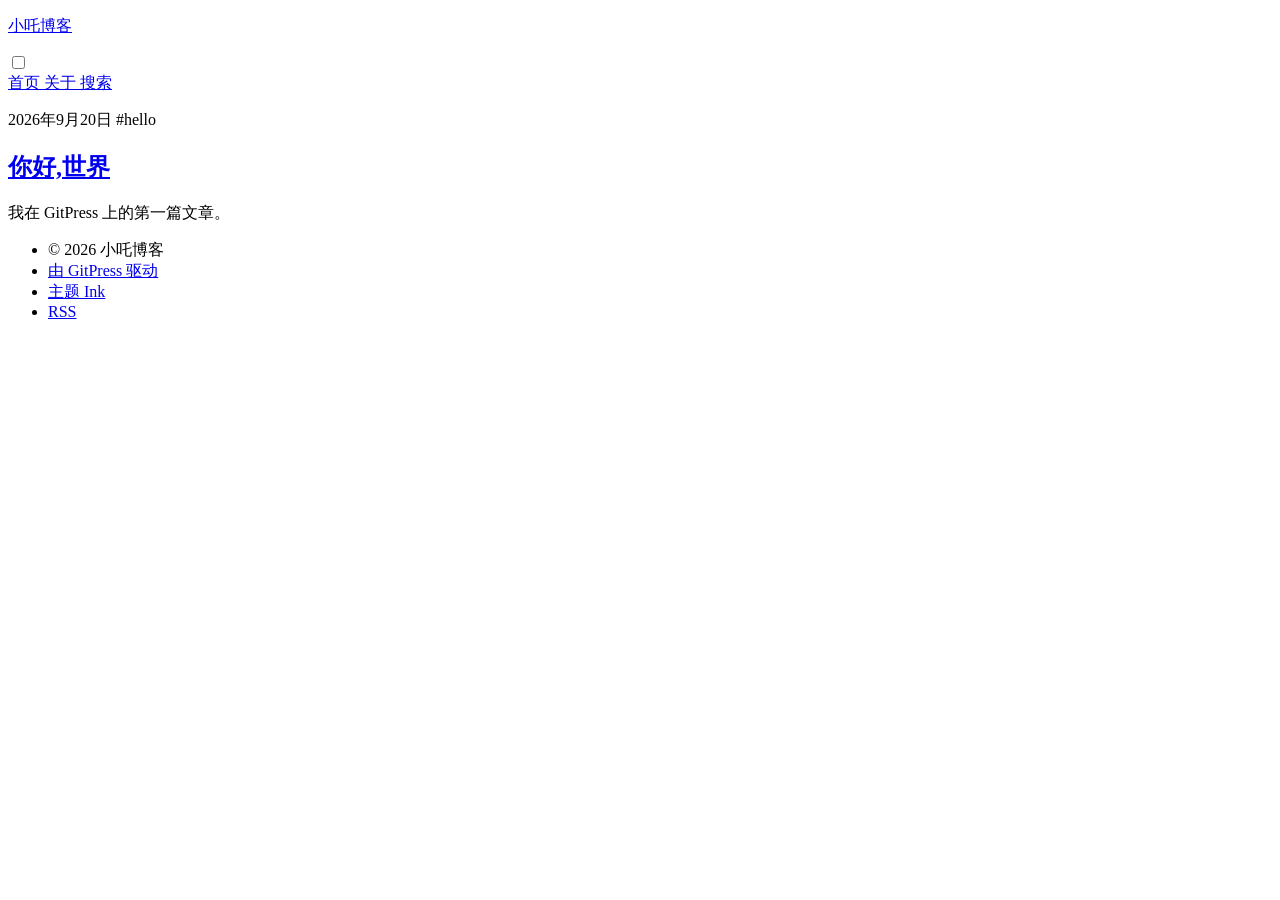
==== index.html @ cd582822 "GitPress build from 7b1bdbe5ff37" ====
<!DOCTYPE html><html lang="zh-CN" style="--accent: #f59e0b"> <head><meta charset="utf-8"><meta name="viewport" content="width=device-width, initial-scale=1"><title>小吒博客</title><meta name="description" content><meta name="generator" content="GitPress"><link rel="canonical" href="https://xiaozhaorg.github.io/gitpress/"><meta property="og:type" content="website"><meta property="og:title" content="小吒博客"><meta property="og:description" content><meta property="og:url" content="https://xiaozhaorg.github.io/gitpress/"><meta name="twitter:card" content="summary"><meta name="twitter:title" content="小吒博客"><meta name="twitter:description" content><script type="application/ld+json">{"@context":"https://schema.org","@type":"WebSite","name":"小吒博客","url":"https://xiaozhaorg.github.io/gitpress/"}</script><link rel="alternate" type="application/rss+xml" title="小吒博客" href="/gitpress/rss.xml"><link rel="stylesheet" href="/gitpress/_astro/_page_.BPtQ_mnu.css"><script id="gitpress-build-check">(function(){var BUILD_ID="7b1bdbe5ff37";var META="/gitpress/gitpress-build.json";var SW="/gitpress/sw.js";var SCOPE="/gitpress/";try{if("serviceWorker"in navigator)navigator.serviceWorker.register(SW,{scope:SCOPE});}catch(e){}fetch(META+(META.indexOf("?")>=0?"&":"?")+"t="+Date.now(),{cache:"no-store"}).then(function(r){return r.ok?r.json():null;}).then(function(meta){if(!meta||!meta.id||meta.id===BUILD_ID)return;var key="gp-bust:"+meta.id;try{if(sessionStorage.getItem(key))return;sessionStorage.setItem(key,"1");}catch(e){}if(typeof caches!=="undefined"){caches.keys().then(function(keys){return Promise.all(keys.map(function(k){return caches.delete(k);}));}).finally(function(){location.reload();});}else{location.reload();}}).catch(function(){});})();</script></head> <body> <header class="site-header" data-pagefind-ignore> <div class="site-brand">  <div class="site-brand-copy">  <p class="site-title"> <a href="/gitpress/">小吒博客</a> </p> </div> </div> <input type="checkbox" id="nav-toggle" class="nav-toggle-checkbox"> <label for="nav-toggle" class="nav-toggle-label" aria-label="Toggle menu"> <span></span><span></span><span></span> </label>  <nav class="site-nav"> <a href="/gitpress/"> 首页 </a><a href="/gitpress/about/"> 关于 </a><a href="/gitpress/search/"> 搜索 </a> </nav> </header> <main class="site-main"> <article class="post-item">  <p class="post-meta"> 2026年9月20日 <span class="tag">#hello</span> </p> <h2> <a href="/gitpress/posts/hello-world/">你好,世界</a> </h2> <p class="post-excerpt">我在 GitPress 上的第一篇文章。</p> </article>  </main> <footer class="site-footer" data-pagefind-ignore> <ul class="site-footer-list"> <li> <span>© 2026 小吒博客</span> </li><li> <a href="https://gitpress.net" target="_blank" rel="generator">  由 GitPress 驱动 </a> </li><li> <a href="https://github.com/tap6/gitpress" target="_blank" rel="noopener noreferrer">  主题 Ink </a> </li><li> <a href="/gitpress/rss.xml">  RSS </a> </li> </ul> </footer> </body></html>
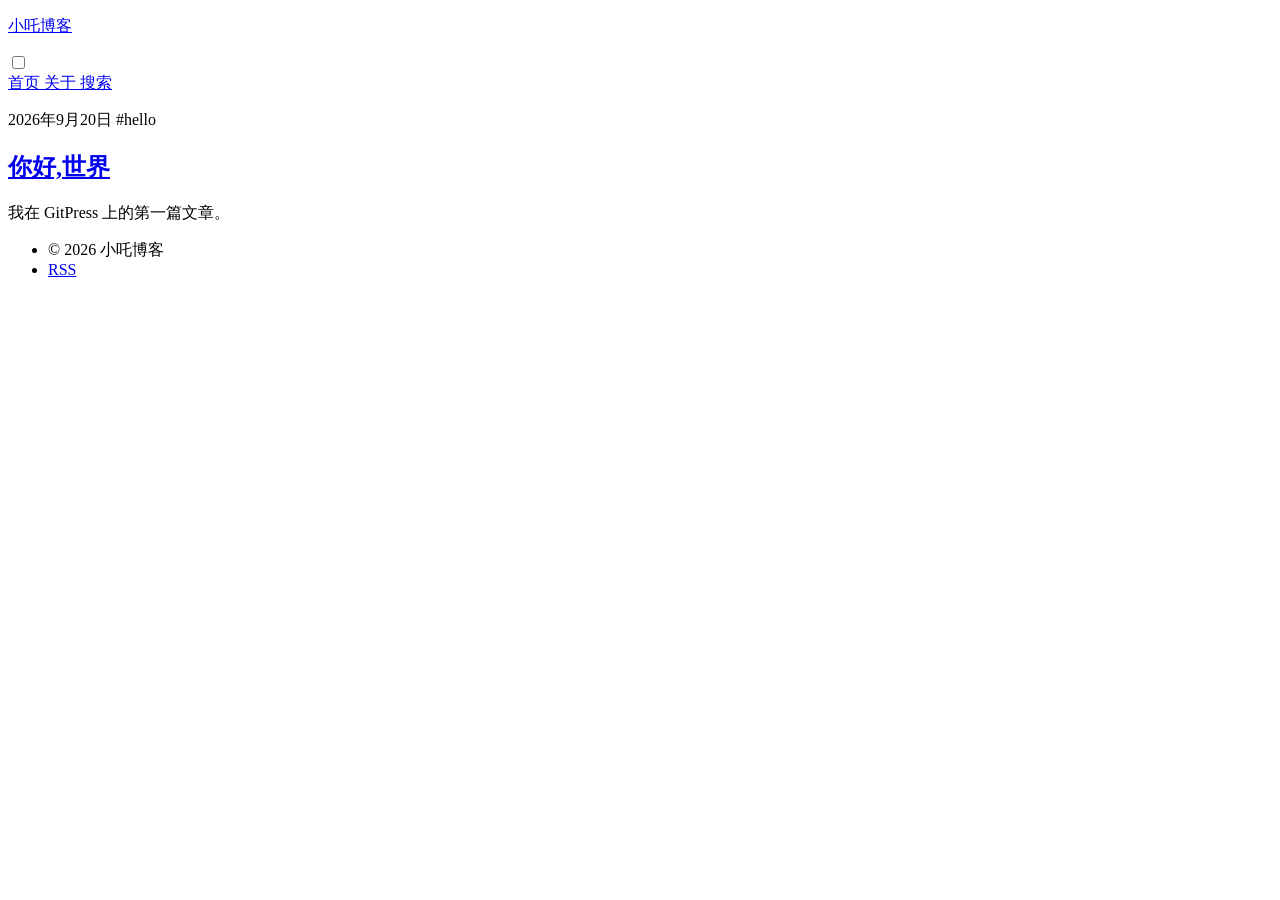
==== commit 6ed19b5a: "GitPress build from 47595261c6b8" ====
--- a/index.html
+++ b/index.html
@@ -1 +1 @@
-<!DOCTYPE html><html lang="zh-CN" style="--accent: #f59e0b"> <head><meta charset="utf-8"><meta name="viewport" content="width=device-width, initial-scale=1"><title>小吒博客</title><meta name="description" content><meta name="generator" content="GitPress"><link rel="canonical" href="https://xiaozhaorg.github.io/gitpress/"><meta property="og:type" content="website"><meta property="og:title" content="小吒博客"><meta property="og:description" content><meta property="og:url" content="https://xiaozhaorg.github.io/gitpress/"><meta name="twitter:card" content="summary"><meta name="twitter:title" content="小吒博客"><meta name="twitter:description" content><script type="application/ld+json">{"@context":"https://schema.org","@type":"WebSite","name":"小吒博客","url":"https://xiaozhaorg.github.io/gitpress/"}</script><link rel="alternate" type="application/rss+xml" title="小吒博客" href="/gitpress/rss.xml"><link rel="stylesheet" href="/gitpress/_astro/_page_.BPtQ_mnu.css"><script id="gitpress-build-check">(function(){var BUILD_ID="7b1bdbe5ff37";var META="/gitpress/gitpress-build.json";var SW="/gitpress/sw.js";var SCOPE="/gitpress/";try{if("serviceWorker"in navigator)navigator.serviceWorker.register(SW,{scope:SCOPE});}catch(e){}fetch(META+(META.indexOf("?")>=0?"&":"?")+"t="+Date.now(),{cache:"no-store"}).then(function(r){return r.ok?r.json():null;}).then(function(meta){if(!meta||!meta.id||meta.id===BUILD_ID)return;var key="gp-bust:"+meta.id;try{if(sessionStorage.getItem(key))return;sessionStorage.setItem(key,"1");}catch(e){}if(typeof caches!=="undefined"){caches.keys().then(function(keys){return Promise.all(keys.map(function(k){return caches.delete(k);}));}).finally(function(){location.reload();});}else{location.reload();}}).catch(function(){});})();</script></head> <body> <header class="site-header" data-pagefind-ignore> <div class="site-brand">  <div class="site-brand-copy">  <p class="site-title"> <a href="/gitpress/">小吒博客</a> </p> </div> </div> <input type="checkbox" id="nav-toggle" class="nav-toggle-checkbox"> <label for="nav-toggle" class="nav-toggle-label" aria-label="Toggle menu"> <span></span><span></span><span></span> </label>  <nav class="site-nav"> <a href="/gitpress/"> 首页 </a><a href="/gitpress/about/"> 关于 </a><a href="/gitpress/search/"> 搜索 </a> </nav> </header> <main class="site-main"> <article class="post-item">  <p class="post-meta"> 2026年9月20日 <span class="tag">#hello</span> </p> <h2> <a href="/gitpress/posts/hello-world/">你好,世界</a> </h2> <p class="post-excerpt">我在 GitPress 上的第一篇文章。</p> </article>  </main> <footer class="site-footer" data-pagefind-ignore> <ul class="site-footer-list"> <li> <span>© 2026 小吒博客</span> </li><li> <a href="https://gitpress.net" target="_blank" rel="generator">  由 GitPress 驱动 </a> </li><li> <a href="https://github.com/tap6/gitpress" target="_blank" rel="noopener noreferrer">  主题 Ink </a> </li><li> <a href="/gitpress/rss.xml">  RSS </a> </li> </ul> </footer> </body></html>+<!DOCTYPE html><html lang="zh-CN" style="--accent: #f59e0b"> <head><meta charset="utf-8"><meta name="viewport" content="width=device-width, initial-scale=1"><title>小吒博客</title><meta name="description" content><meta name="generator" content="GitPress"><link rel="canonical" href="https://xiaozhaorg.github.io/gitpress/"><meta property="og:type" content="website"><meta property="og:title" content="小吒博客"><meta property="og:description" content><meta property="og:url" content="https://xiaozhaorg.github.io/gitpress/"><meta name="twitter:card" content="summary"><meta name="twitter:title" content="小吒博客"><meta name="twitter:description" content><script type="application/ld+json">{"@context":"https://schema.org","@type":"WebSite","name":"小吒博客","url":"https://xiaozhaorg.github.io/gitpress/"}</script><link rel="alternate" type="application/rss+xml" title="小吒博客" href="/gitpress/rss.xml"><link rel="stylesheet" href="/gitpress/_astro/_page_.BPtQ_mnu.css"><script id="gitpress-build-check">(function(){var BUILD_ID="47595261c6b8";var META="/gitpress/gitpress-build.json";var SW="/gitpress/sw.js";var SCOPE="/gitpress/";try{if("serviceWorker"in navigator)navigator.serviceWorker.register(SW,{scope:SCOPE});}catch(e){}fetch(META+(META.indexOf("?")>=0?"&":"?")+"t="+Date.now(),{cache:"no-store"}).then(function(r){return r.ok?r.json():null;}).then(function(meta){if(!meta||!meta.id||meta.id===BUILD_ID)return;var key="gp-bust:"+meta.id;try{if(sessionStorage.getItem(key))return;sessionStorage.setItem(key,"1");}catch(e){}if(typeof caches!=="undefined"){caches.keys().then(function(keys){return Promise.all(keys.map(function(k){return caches.delete(k);}));}).finally(function(){location.reload();});}else{location.reload();}}).catch(function(){});})();</script></head> <body> <header class="site-header" data-pagefind-ignore> <div class="site-brand">  <div class="site-brand-copy">  <p class="site-title"> <a href="/gitpress/">小吒博客</a> </p> </div> </div> <input type="checkbox" id="nav-toggle" class="nav-toggle-checkbox"> <label for="nav-toggle" class="nav-toggle-label" aria-label="Toggle menu"> <span></span><span></span><span></span> </label>  <nav class="site-nav"> <a href="/gitpress/"> 首页 </a><a href="/gitpress/about/"> 关于 </a><a href="/gitpress/search/"> 搜索 </a> </nav> </header> <main class="site-main"> <article class="post-item">  <p class="post-meta"> 2026年9月20日 <span class="tag">#hello</span> </p> <h2> <a href="/gitpress/posts/hello-world/">你好,世界</a> </h2> <p class="post-excerpt">我在 GitPress 上的第一篇文章。</p> </article>  </main> <footer class="site-footer" data-pagefind-ignore> <ul class="site-footer-list"> <li> <span>© 2026 小吒博客</span> </li><li> <a href="/gitpress/rss.xml">  RSS </a> </li> </ul> </footer> </body></html>
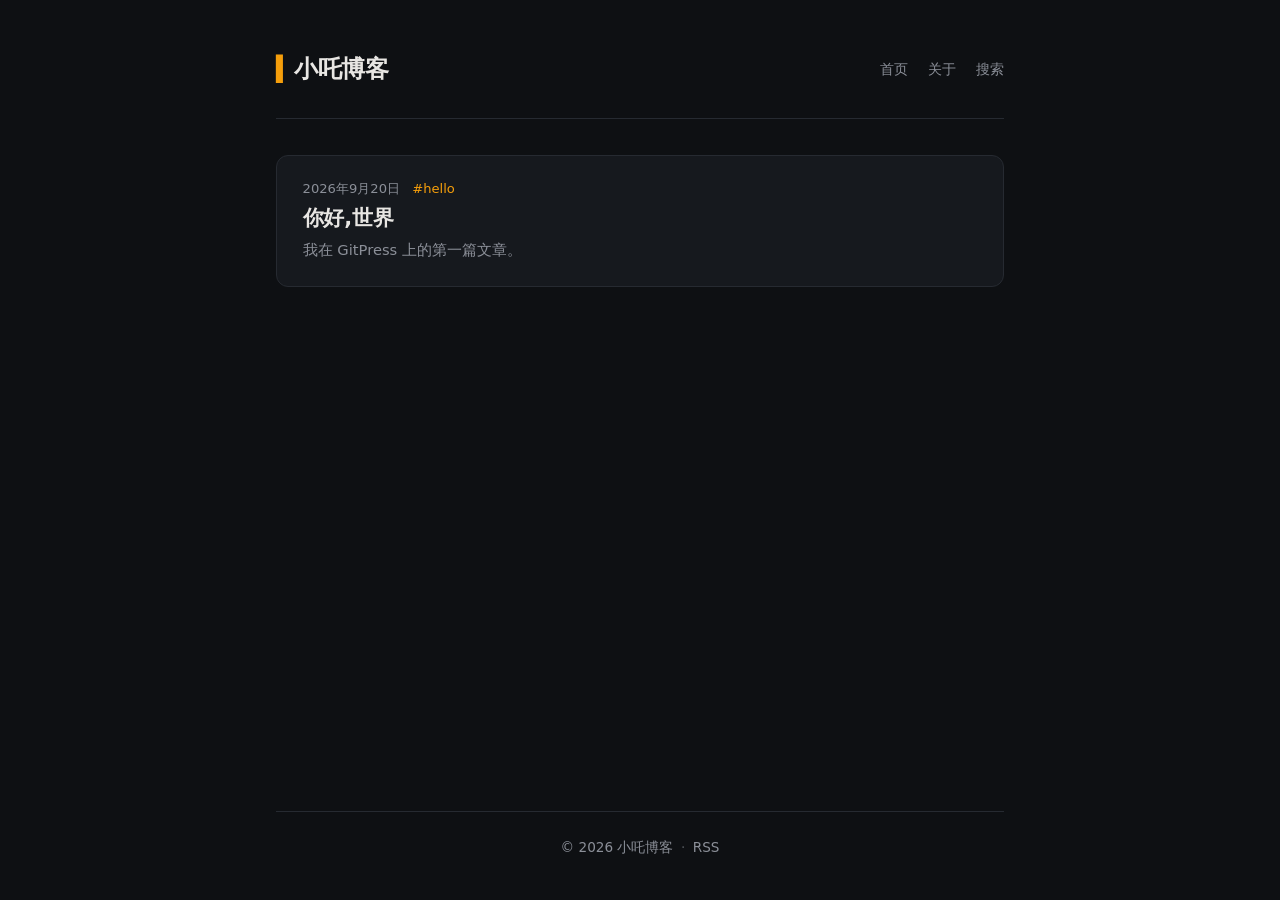
==== commit c7dba763: "GitPress build from cc920e006ee9" ====
--- a/index.html
+++ b/index.html
@@ -1 +1 @@
-<!DOCTYPE html><html lang="zh-CN" style="--accent: #f59e0b"> <head><meta charset="utf-8"><meta name="viewport" content="width=device-width, initial-scale=1"><title>小吒博客</title><meta name="description" content><meta name="generator" content="GitPress"><link rel="canonical" href="https://xiaozhaorg.github.io/gitpress/"><meta property="og:type" content="website"><meta property="og:title" content="小吒博客"><meta property="og:description" content><meta property="og:url" content="https://xiaozhaorg.github.io/gitpress/"><meta name="twitter:card" content="summary"><meta name="twitter:title" content="小吒博客"><meta name="twitter:description" content><script type="application/ld+json">{"@context":"https://schema.org","@type":"WebSite","name":"小吒博客","url":"https://xiaozhaorg.github.io/gitpress/"}</script><link rel="alternate" type="application/rss+xml" title="小吒博客" href="/gitpress/rss.xml"><link rel="stylesheet" href="/gitpress/_astro/_page_.BPtQ_mnu.css"><script id="gitpress-build-check">(function(){var BUILD_ID="47595261c6b8";var META="/gitpress/gitpress-build.json";var SW="/gitpress/sw.js";var SCOPE="/gitpress/";try{if("serviceWorker"in navigator)navigator.serviceWorker.register(SW,{scope:SCOPE});}catch(e){}fetch(META+(META.indexOf("?")>=0?"&":"?")+"t="+Date.now(),{cache:"no-store"}).then(function(r){return r.ok?r.json():null;}).then(function(meta){if(!meta||!meta.id||meta.id===BUILD_ID)return;var key="gp-bust:"+meta.id;try{if(sessionStorage.getItem(key))return;sessionStorage.setItem(key,"1");}catch(e){}if(typeof caches!=="undefined"){caches.keys().then(function(keys){return Promise.all(keys.map(function(k){return caches.delete(k);}));}).finally(function(){location.reload();});}else{location.reload();}}).catch(function(){});})();</script></head> <body> <header class="site-header" data-pagefind-ignore> <div class="site-brand">  <div class="site-brand-copy">  <p class="site-title"> <a href="/gitpress/">小吒博客</a> </p> </div> </div> <input type="checkbox" id="nav-toggle" class="nav-toggle-checkbox"> <label for="nav-toggle" class="nav-toggle-label" aria-label="Toggle menu"> <span></span><span></span><span></span> </label>  <nav class="site-nav"> <a href="/gitpress/"> 首页 </a><a href="/gitpress/about/"> 关于 </a><a href="/gitpress/search/"> 搜索 </a> </nav> </header> <main class="site-main"> <article class="post-item">  <p class="post-meta"> 2026年9月20日 <span class="tag">#hello</span> </p> <h2> <a href="/gitpress/posts/hello-world/">你好,世界</a> </h2> <p class="post-excerpt">我在 GitPress 上的第一篇文章。</p> </article>  </main> <footer class="site-footer" data-pagefind-ignore> <ul class="site-footer-list"> <li> <span>© 2026 小吒博客</span> </li><li> <a href="/gitpress/rss.xml">  RSS </a> </li> </ul> </footer> </body></html>+<!DOCTYPE html><html lang="zh-CN" style="--accent: #f59e0b"> <head><meta charset="utf-8"><meta name="viewport" content="width=device-width, initial-scale=1"><title>小吒博客</title><meta name="description" content><meta name="generator" content="GitPress"><link rel="canonical" href="https://xiaozha.eu.cc/"><meta property="og:type" content="website"><meta property="og:title" content="小吒博客"><meta property="og:description" content><meta property="og:url" content="https://xiaozha.eu.cc/"><meta name="twitter:card" content="summary"><meta name="twitter:title" content="小吒博客"><meta name="twitter:description" content><script type="application/ld+json">{"@context":"https://schema.org","@type":"WebSite","name":"小吒博客","url":"https://xiaozha.eu.cc/"}</script><link rel="alternate" type="application/rss+xml" title="小吒博客" href="/rss.xml"><link rel="stylesheet" href="/_astro/_page_.BPtQ_mnu.css"><script id="gitpress-build-check">(function(){var BUILD_ID="cc920e006ee9";var META="/gitpress-build.json";var SW="/sw.js";var SCOPE="/";try{if("serviceWorker"in navigator)navigator.serviceWorker.register(SW,{scope:SCOPE});}catch(e){}fetch(META+(META.indexOf("?")>=0?"&":"?")+"t="+Date.now(),{cache:"no-store"}).then(function(r){return r.ok?r.json():null;}).then(function(meta){if(!meta||!meta.id||meta.id===BUILD_ID)return;var key="gp-bust:"+meta.id;try{if(sessionStorage.getItem(key))return;sessionStorage.setItem(key,"1");}catch(e){}if(typeof caches!=="undefined"){caches.keys().then(function(keys){return Promise.all(keys.map(function(k){return caches.delete(k);}));}).finally(function(){location.reload();});}else{location.reload();}}).catch(function(){});})();</script></head> <body> <header class="site-header" data-pagefind-ignore> <div class="site-brand">  <div class="site-brand-copy">  <p class="site-title"> <a href="/">小吒博客</a> </p> </div> </div> <input type="checkbox" id="nav-toggle" class="nav-toggle-checkbox"> <label for="nav-toggle" class="nav-toggle-label" aria-label="Toggle menu"> <span></span><span></span><span></span> </label>  <nav class="site-nav"> <a href="/"> 首页 </a><a href="/about/"> 关于 </a><a href="/search/"> 搜索 </a> </nav> </header> <main class="site-main"> <article class="post-item">  <p class="post-meta"> 2026年9月20日 <span class="tag">#hello</span> </p> <h2> <a href="/posts/hello-world/">你好,世界</a> </h2> <p class="post-excerpt">我在 GitPress 上的第一篇文章。</p> </article>  </main> <footer class="site-footer" data-pagefind-ignore> <ul class="site-footer-list"> <li> <span>© 2026 小吒博客</span> </li><li> <a href="/rss.xml">  RSS </a> </li> </ul> </footer> </body></html>
--- a/_astro/_page_.BPtQ_mnu.css
+++ b/_astro/_page_.BPtQ_mnu.css
@@ -0,0 +1 @@
+:root{--bg: #0e1013;--panel: #16191e;--text: #e8e6e3;--muted: #8b8f98;--rule: #262a31;--accent: #f59e0b}*{box-sizing:border-box}html{background:var(--bg);color:var(--text);font-family:ui-sans-serif,system-ui,-apple-system,PingFang SC,Noto Sans SC,sans-serif;font-size:16px;line-height:1.75}body{margin:0 auto;max-width:48rem;padding:0 1.25rem;min-height:100vh;display:flex;flex-direction:column}a{color:var(--accent);text-decoration:none}a:hover{text-decoration:underline}.site-header{position:relative;padding:3rem 0 1.75rem;border-bottom:1px solid var(--rule);display:flex;align-items:center;justify-content:space-between;flex-wrap:wrap;gap:1rem}.site-brand{display:flex;align-items:center;gap:.75rem;min-width:0}.site-brand-copy{display:flex;flex-direction:column;gap:.15rem;min-width:0}.site-logo-link{text-decoration:none}.site-logo{display:block;max-height:2.5rem;max-width:10rem;width:auto;height:auto;object-fit:contain}.site-avatar{width:2.75rem;height:2.75rem;border-radius:50%;object-fit:cover;flex-shrink:0}.site-title{margin:0;font-size:1.5rem;font-weight:800;letter-spacing:-.02em}.site-title a{color:var(--text)}.site-title a:before{content:"▍";color:var(--accent)}.site-tagline{margin:0;color:var(--muted);font-style:italic;flex-basis:100%;order:2}.site-nav{display:flex;gap:1.25rem;font-size:.88rem;order:3}.site-nav a{color:var(--muted)}.site-nav a:hover{color:var(--accent);text-decoration:none}.nav-toggle-checkbox{position:absolute;opacity:0;pointer-events:none}.nav-toggle-label{display:none;flex-direction:column;gap:4px;padding:.5rem;cursor:pointer;order:1}.nav-toggle-label span{display:block;width:1.35rem;height:2px;background:var(--text)}@media(max-width:640px){.nav-toggle-label{display:flex}.site-nav{flex-basis:100%;max-height:0;overflow:hidden;flex-direction:column;gap:.85rem;transition:max-height .2s ease}.nav-toggle-checkbox:checked~.site-nav{max-height:30rem;margin-top:.5rem}}.site-main{flex:1;padding:2.25rem 0}.site-footer{border-top:1px solid var(--rule);padding:1.5rem 0 2.5rem;color:var(--muted);font-size:.85rem}.site-footer a{color:var(--muted)}.site-footer-list{list-style:none;margin:0;padding:0;display:flex;flex-wrap:wrap;justify-content:center;align-items:center;row-gap:.35rem}.site-footer-list li{display:inline-flex;align-items:center}.site-footer-list li:not(:last-child):after{content:"·";margin:0 .55em;opacity:.55}.site-footer-gongan{display:inline-flex;align-items:center}.site-footer-gongan img{display:block;width:15px;height:16px;margin-right:.3em;flex-shrink:0}.post-item{background:var(--panel);border:1px solid var(--rule);border-radius:12px;padding:1.4rem 1.6rem;margin-bottom:1.1rem;transition:border-color .15s ease}.post-item:hover{border-color:var(--accent)}.post-item h2{margin:.15rem 0 .35rem;font-size:1.3rem;line-height:1.35;letter-spacing:-.01em}.post-item h2 a{color:var(--text)}.post-item h2 a:hover{color:var(--accent);text-decoration:none}.post-card-cover{width:calc(100% + 3.2rem);margin:-1.4rem -1.6rem 1.1rem;border-radius:12px 12px 0 0;aspect-ratio:21 / 9;object-fit:cover}.post-meta{color:var(--muted);font-size:.82rem;margin:0;font-variant-numeric:tabular-nums}.post-meta .tag{color:var(--accent);margin-left:.5rem}.post-excerpt{margin:.3rem 0 0;color:var(--muted);font-size:.92rem}.article-header{margin-bottom:2rem}.article-header h1{font-size:1.9rem;line-height:1.3;letter-spacing:-.02em;margin:.4rem 0 0}.article-cover{width:100%;border-radius:12px;margin:1.5rem 0}.prose img{max-width:100%;height:auto;border-radius:10px}.prose h2,.prose h3{line-height:1.4;margin-top:2em;letter-spacing:-.01em}.prose blockquote{margin:1.4em 0;padding:.1em 1.2em;border-left:3px solid var(--accent);color:var(--muted)}.prose pre{padding:1rem 1.2rem;border-radius:10px;overflow-x:auto;font-size:.84rem;line-height:1.65;border:1px solid var(--rule)}.prose code{font-family:ui-monospace,SFMono-Regular,Menlo,monospace;font-size:.9em}.prose :not(pre)>code{background:var(--panel);border:1px solid var(--rule);padding:.12em .4em;border-radius:5px}.prose hr{border:none;border-top:1px solid var(--rule);margin:2.5em 0}.comments{margin-top:2.5rem;color:var(--text);color-scheme:dark}.search-fallback{margin-top:.75rem;color:var(--muted);font-size:.9rem}.tag-list{margin-top:2rem;display:flex;flex-wrap:wrap;gap:.5rem}.tag-list a{font-size:.82rem;background:var(--panel);border:1px solid var(--rule);border-radius:999px;padding:.18rem .8rem;color:var(--muted)}.tag-list a:hover{color:var(--accent);border-color:var(--accent);text-decoration:none}.page-heading{font-size:1.6rem;letter-spacing:-.02em;margin:0 0 1.5rem}.pagination{margin-top:2rem;padding-top:1.25rem;border-top:1px solid var(--rule);display:flex;align-items:center;justify-content:space-between;font-size:.88rem}.pagination-status{color:var(--muted)}.pagination-disabled{color:var(--rule)}
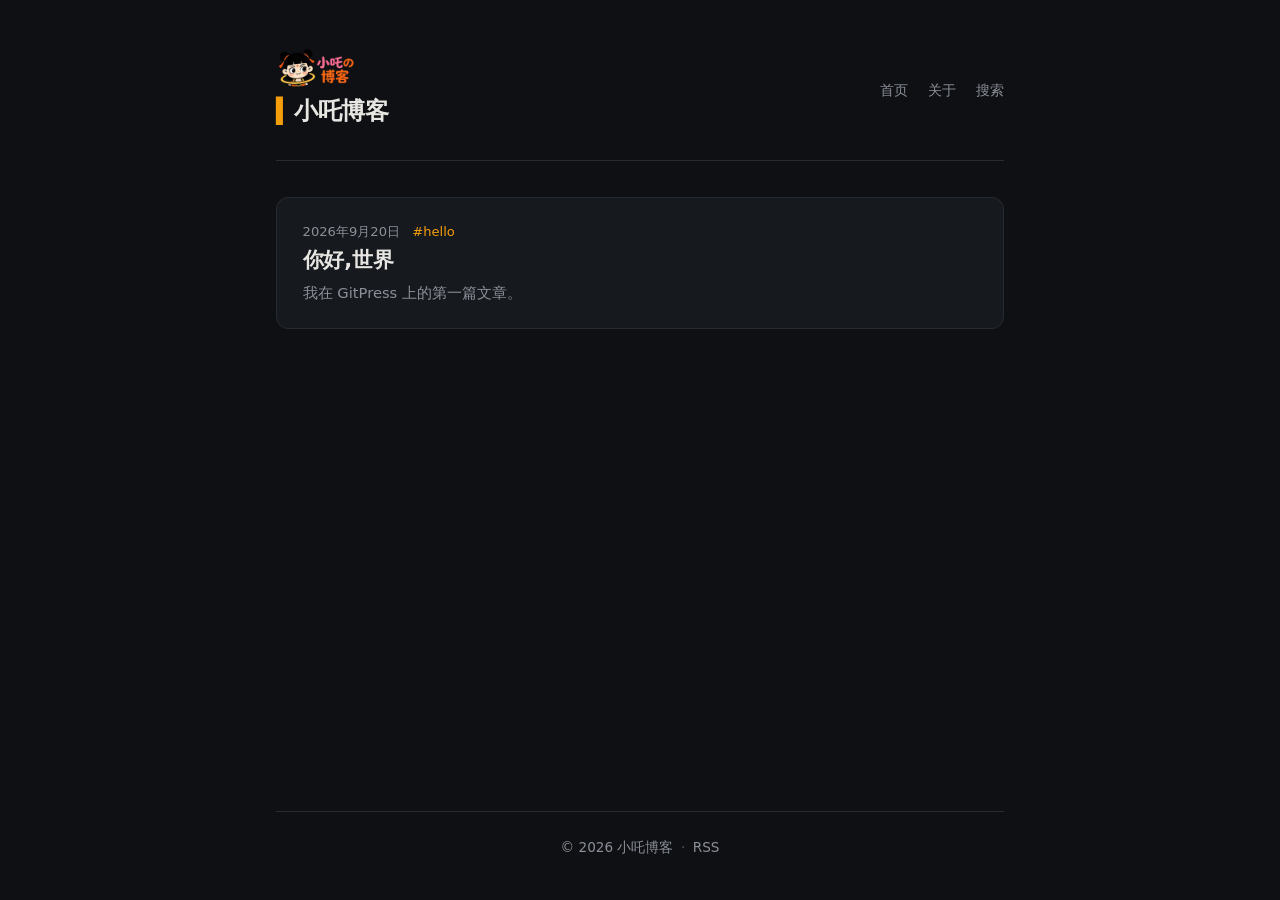
==== commit f72aa9a0: "GitPress build from 8b4a094c3186" ====
--- a/index.html
+++ b/index.html
@@ -1 +1 @@
-<!DOCTYPE html><html lang="zh-CN" style="--accent: #f59e0b"> <head><meta charset="utf-8"><meta name="viewport" content="width=device-width, initial-scale=1"><title>小吒博客</title><meta name="description" content><meta name="generator" content="GitPress"><link rel="canonical" href="https://xiaozha.eu.cc/"><meta property="og:type" content="website"><meta property="og:title" content="小吒博客"><meta property="og:description" content><meta property="og:url" content="https://xiaozha.eu.cc/"><meta name="twitter:card" content="summary"><meta name="twitter:title" content="小吒博客"><meta name="twitter:description" content><script type="application/ld+json">{"@context":"https://schema.org","@type":"WebSite","name":"小吒博客","url":"https://xiaozha.eu.cc/"}</script><link rel="alternate" type="application/rss+xml" title="小吒博客" href="/rss.xml"><link rel="stylesheet" href="/_astro/_page_.BPtQ_mnu.css"><script id="gitpress-build-check">(function(){var BUILD_ID="cc920e006ee9";var META="/gitpress-build.json";var SW="/sw.js";var SCOPE="/";try{if("serviceWorker"in navigator)navigator.serviceWorker.register(SW,{scope:SCOPE});}catch(e){}fetch(META+(META.indexOf("?")>=0?"&":"?")+"t="+Date.now(),{cache:"no-store"}).then(function(r){return r.ok?r.json():null;}).then(function(meta){if(!meta||!meta.id||meta.id===BUILD_ID)return;var key="gp-bust:"+meta.id;try{if(sessionStorage.getItem(key))return;sessionStorage.setItem(key,"1");}catch(e){}if(typeof caches!=="undefined"){caches.keys().then(function(keys){return Promise.all(keys.map(function(k){return caches.delete(k);}));}).finally(function(){location.reload();});}else{location.reload();}}).catch(function(){});})();</script></head> <body> <header class="site-header" data-pagefind-ignore> <div class="site-brand">  <div class="site-brand-copy">  <p class="site-title"> <a href="/">小吒博客</a> </p> </div> </div> <input type="checkbox" id="nav-toggle" class="nav-toggle-checkbox"> <label for="nav-toggle" class="nav-toggle-label" aria-label="Toggle menu"> <span></span><span></span><span></span> </label>  <nav class="site-nav"> <a href="/"> 首页 </a><a href="/about/"> 关于 </a><a href="/search/"> 搜索 </a> </nav> </header> <main class="site-main"> <article class="post-item">  <p class="post-meta"> 2026年9月20日 <span class="tag">#hello</span> </p> <h2> <a href="/posts/hello-world/">你好,世界</a> </h2> <p class="post-excerpt">我在 GitPress 上的第一篇文章。</p> </article>  </main> <footer class="site-footer" data-pagefind-ignore> <ul class="site-footer-list"> <li> <span>© 2026 小吒博客</span> </li><li> <a href="/rss.xml">  RSS </a> </li> </ul> </footer> </body></html>+<!DOCTYPE html><html lang="zh-CN" style="--accent: #f59e0b"> <head><meta charset="utf-8"><meta name="viewport" content="width=device-width, initial-scale=1"><title>小吒博客</title><meta name="description" content><meta name="generator" content="GitPress"><link rel="canonical" href="https://xiaozha.eu.cc/"><meta property="og:type" content="website"><meta property="og:title" content="小吒博客"><meta property="og:description" content><meta property="og:url" content="https://xiaozha.eu.cc/"><meta property="og:image" content="https://xiaozha.eu.cc/media/site-logo-mu9izae6-6yzg1s.webp"><meta name="twitter:card" content="summary_large_image"><meta name="twitter:title" content="小吒博客"><meta name="twitter:description" content><script type="application/ld+json">{"@context":"https://schema.org","@type":"WebSite","name":"小吒博客","url":"https://xiaozha.eu.cc/"}</script><link rel="alternate" type="application/rss+xml" title="小吒博客" href="/rss.xml"><link rel="icon" href="/media/site-logo-mu9izae6-6yzg1s.webp"><link rel="stylesheet" href="/_astro/_page_.BPtQ_mnu.css"><script id="gitpress-build-check">(function(){var BUILD_ID="8b4a094c3186";var META="/gitpress-build.json";var SW="/sw.js";var SCOPE="/";try{if("serviceWorker"in navigator)navigator.serviceWorker.register(SW,{scope:SCOPE});}catch(e){}fetch(META+(META.indexOf("?")>=0?"&":"?")+"t="+Date.now(),{cache:"no-store"}).then(function(r){return r.ok?r.json():null;}).then(function(meta){if(!meta||!meta.id||meta.id===BUILD_ID)return;var key="gp-bust:"+meta.id;try{if(sessionStorage.getItem(key))return;sessionStorage.setItem(key,"1");}catch(e){}if(typeof caches!=="undefined"){caches.keys().then(function(keys){return Promise.all(keys.map(function(k){return caches.delete(k);}));}).finally(function(){location.reload();});}else{location.reload();}}).catch(function(){});})();</script></head> <body> <header class="site-header" data-pagefind-ignore> <div class="site-brand">  <div class="site-brand-copy"> <a href="/" class="site-logo-link"> <img class="site-logo" src="/media/site-logo-mu9izae6-6yzg1s.webp" alt> </a> <p class="site-title"> <a href="/">小吒博客</a> </p> </div> </div> <input type="checkbox" id="nav-toggle" class="nav-toggle-checkbox"> <label for="nav-toggle" class="nav-toggle-label" aria-label="Toggle menu"> <span></span><span></span><span></span> </label>  <nav class="site-nav"> <a href="/"> 首页 </a><a href="/about/"> 关于 </a><a href="/search/"> 搜索 </a> </nav> </header> <main class="site-main"> <article class="post-item">  <p class="post-meta"> 2026年9月20日 <span class="tag">#hello</span> </p> <h2> <a href="/posts/hello-world/">你好,世界</a> </h2> <p class="post-excerpt">我在 GitPress 上的第一篇文章。</p> </article>  </main> <footer class="site-footer" data-pagefind-ignore> <ul class="site-footer-list"> <li> <span>© 2026 小吒博客</span> </li><li> <a href="/rss.xml">  RSS </a> </li> </ul> </footer> </body></html>
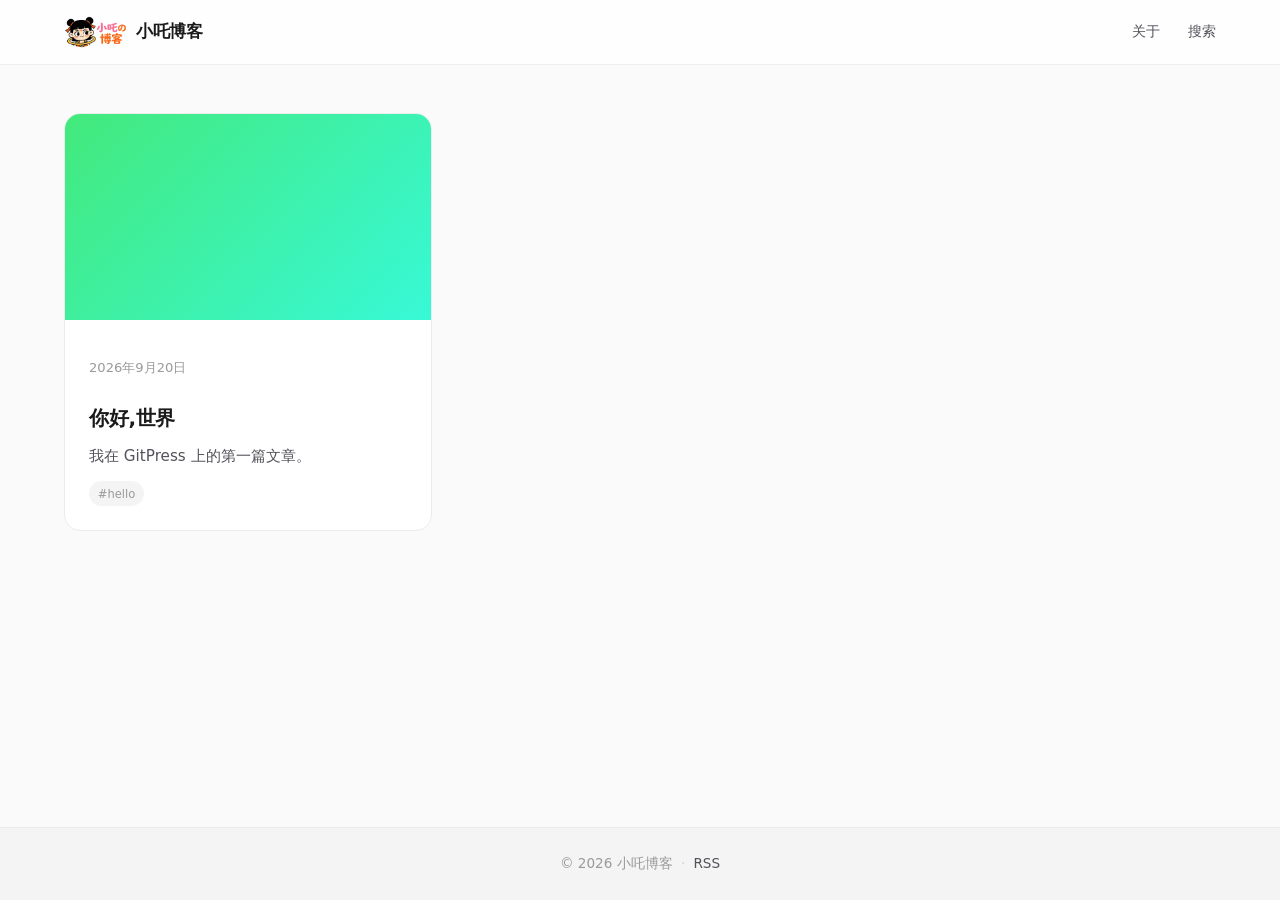
==== commit 6c90eace: "GitPress build from 16e9df0b111e" ====
--- a/index.html
+++ b/index.html
@@ -1 +1,2 @@
-<!DOCTYPE html><html lang="zh-CN" style="--accent: #f59e0b"> <head><meta charset="utf-8"><meta name="viewport" content="width=device-width, initial-scale=1"><title>小吒博客</title><meta name="description" content><meta name="generator" content="GitPress"><link rel="canonical" href="https://xiaozha.eu.cc/"><meta property="og:type" content="website"><meta property="og:title" content="小吒博客"><meta property="og:description" content><meta property="og:url" content="https://xiaozha.eu.cc/"><meta property="og:image" content="https://xiaozha.eu.cc/media/site-logo-mu9izae6-6yzg1s.webp"><meta name="twitter:card" content="summary_large_image"><meta name="twitter:title" content="小吒博客"><meta name="twitter:description" content><script type="application/ld+json">{"@context":"https://schema.org","@type":"WebSite","name":"小吒博客","url":"https://xiaozha.eu.cc/"}</script><link rel="alternate" type="application/rss+xml" title="小吒博客" href="/rss.xml"><link rel="icon" href="/media/site-logo-mu9izae6-6yzg1s.webp"><link rel="stylesheet" href="/_astro/_page_.BPtQ_mnu.css"><script id="gitpress-build-check">(function(){var BUILD_ID="8b4a094c3186";var META="/gitpress-build.json";var SW="/sw.js";var SCOPE="/";try{if("serviceWorker"in navigator)navigator.serviceWorker.register(SW,{scope:SCOPE});}catch(e){}fetch(META+(META.indexOf("?")>=0?"&":"?")+"t="+Date.now(),{cache:"no-store"}).then(function(r){return r.ok?r.json():null;}).then(function(meta){if(!meta||!meta.id||meta.id===BUILD_ID)return;var key="gp-bust:"+meta.id;try{if(sessionStorage.getItem(key))return;sessionStorage.setItem(key,"1");}catch(e){}if(typeof caches!=="undefined"){caches.keys().then(function(keys){return Promise.all(keys.map(function(k){return caches.delete(k);}));}).finally(function(){location.reload();});}else{location.reload();}}).catch(function(){});})();</script></head> <body> <header class="site-header" data-pagefind-ignore> <div class="site-brand">  <div class="site-brand-copy"> <a href="/" class="site-logo-link"> <img class="site-logo" src="/media/site-logo-mu9izae6-6yzg1s.webp" alt> </a> <p class="site-title"> <a href="/">小吒博客</a> </p> </div> </div> <input type="checkbox" id="nav-toggle" class="nav-toggle-checkbox"> <label for="nav-toggle" class="nav-toggle-label" aria-label="Toggle menu"> <span></span><span></span><span></span> </label>  <nav class="site-nav"> <a href="/"> 首页 </a><a href="/about/"> 关于 </a><a href="/search/"> 搜索 </a> </nav> </header> <main class="site-main"> <article class="post-item">  <p class="post-meta"> 2026年9月20日 <span class="tag">#hello</span> </p> <h2> <a href="/posts/hello-world/">你好,世界</a> </h2> <p class="post-excerpt">我在 GitPress 上的第一篇文章。</p> </article>  </main> <footer class="site-footer" data-pagefind-ignore> <ul class="site-footer-list"> <li> <span>© 2026 小吒博客</span> </li><li> <a href="/rss.xml">  RSS </a> </li> </ul> </footer> </body></html>+<!DOCTYPE html><html lang="zh-CN" data-theme="auto" style="--accent: #e11d48"> <head><meta charset="utf-8"><meta name="viewport" content="width=device-width, initial-scale=1"><title>小吒博客</title><meta name="description" content><meta name="generator" content="GitPress"><link rel="canonical" href="https://xiaozha.eu.cc/"><!-- Open Graph --><meta property="og:type" content="website"><meta property="og:title" content="小吒博客"><meta property="og:description" content><meta property="og:url" content="https://xiaozha.eu.cc/"><meta property="og:image" content="https://xiaozha.eu.cc/media/site-logo-mu9izae6-6yzg1s.webp"><!-- Twitter Card --><meta name="twitter:card" content="summary_large_image"><meta name="twitter:title" content="小吒博客"><meta name="twitter:description" content><script type="application/ld+json">{"@context":"https://schema.org","@type":"WebSite","name":"小吒博客","url":"https://xiaozha.eu.cc/"}</script><link rel="alternate" type="application/rss+xml" title="小吒博客" href="/rss.xml"><link rel="icon" href="/media/site-logo-mu9izae6-6yzg1s.webp"><link rel="stylesheet" href="/_astro/_page_.C_PxYLDm.css"><script id="gitpress-build-check">(function(){var BUILD_ID="16e9df0b111e";var META="/gitpress-build.json";var SW="/sw.js";var SCOPE="/";try{if("serviceWorker"in navigator)navigator.serviceWorker.register(SW,{scope:SCOPE});}catch(e){}fetch(META+(META.indexOf("?")>=0?"&":"?")+"t="+Date.now(),{cache:"no-store"}).then(function(r){return r.ok?r.json():null;}).then(function(meta){if(!meta||!meta.id||meta.id===BUILD_ID)return;var key="gp-bust:"+meta.id;try{if(sessionStorage.getItem(key))return;sessionStorage.setItem(key,"1");}catch(e){}if(typeof caches!=="undefined"){caches.keys().then(function(keys){return Promise.all(keys.map(function(k){return caches.delete(k);}));}).finally(function(){location.reload();});}else{location.reload();}}).catch(function(){});})();</script></head> <body> <header class="site-header" data-pagefind-ignore> <div class="header-inner"> <div class="site-brand">  <div> <div style="display:flex; align-items:center; gap:0.5rem;"> <a href="/"> <img class="site-logo" src="/media/site-logo-mu9izae6-6yzg1s.webp" alt> </a> <p class="site-title"> <a href="/">小吒博客</a> </p> </div>  </div> </div> <input type="checkbox" id="nav-toggle" class="nav-toggle-checkbox"> <label for="nav-toggle" class="nav-toggle-label" aria-label="Toggle menu"> <span></span><span></span><span></span> </label> <nav class="site-nav"> <a href="/about/"> 关于 </a><a href="/search/"> 搜索 </a> </nav> </div> </header> <main class="site-main"> <div class="post-grid cols-3"> <article class="post-card"> <div class="post-card-placeholder gradient-4"></div> <div class="post-card-body"> <p class="post-meta">2026年9月20日</p> <h2 class="post-card-title"> <a href="/posts/hello-world/">你好,世界</a> </h2> <p class="post-excerpt">我在 GitPress 上的第一篇文章。</p> <div style="display:flex; flex-wrap:wrap; gap:0.4rem; margin-top:auto;"> <a href="/tags/hello/" style="font-size:0.72rem; padding:0.15rem 0.55rem; background:var(--bg-subtle); border-radius:999px; color:var(--muted);">
+#hello </a> </div> </div> </article> </div>  </main> <footer class="site-footer" data-pagefind-ignore> <div class="site-footer-inner"> <ul class="site-footer-list"> <li> <span>© 2026 小吒博客</span> </li><li> <a href="/rss.xml">  RSS </a> </li> </ul> </div> </footer> </body></html>
--- a/_astro/_page_.C_PxYLDm.css
+++ b/_astro/_page_.C_PxYLDm.css
@@ -0,0 +1 @@
+:root{--bg: #fafafa;--bg-subtle: #f4f4f5;--panel: #ffffff;--text: #1a1a1a;--text-subtle: #52525b;--muted: #9a9a9a;--rule: #ececec;--rule-strong: #d4d4d8;--accent: #e11d48;--accent-hover: #be123c;--card-shadow: 0 1px 3px rgba(0,0,0,.04), 0 4px 12px rgba(0,0,0,.03);--card-shadow-hover: 0 4px 12px rgba(0,0,0,.08), 0 12px 32px rgba(0,0,0,.06);--glass-bg: rgba(255, 255, 255, .72);--glass-border: rgba(0, 0, 0, .06);--code-bg: #f4f4f5;--inline-code-bg: #f4f4f5;--inline-code-text: #dc2626}@media(prefers-color-scheme:dark){[data-theme=auto]{--bg: #0f0f10;--bg-subtle: #16161a;--panel: #1b1b1f;--text: #e8e8ea;--text-subtle: #a1a1aa;--muted: #71717a;--rule: #2c2c33;--rule-strong: #3f3f46;--accent: #fb7185;--accent-hover: #f43f5e;--card-shadow: 0 1px 3px rgba(0,0,0,.3), 0 4px 12px rgba(0,0,0,.25);--card-shadow-hover: 0 4px 16px rgba(0,0,0,.4), 0 12px 40px rgba(0,0,0,.3);--glass-bg: rgba(15, 15, 16, .75);--glass-border: rgba(255, 255, 255, .08);--code-bg: #16161a;--inline-code-bg: #27272a;--inline-code-text: #fb7185}}[data-theme=dark]{--bg: #0f0f10;--bg-subtle: #16161a;--panel: #1b1b1f;--text: #e8e8ea;--text-subtle: #a1a1aa;--muted: #71717a;--rule: #2c2c33;--rule-strong: #3f3f46;--accent: #fb7185;--accent-hover: #f43f5e;--card-shadow: 0 1px 3px rgba(0,0,0,.3), 0 4px 12px rgba(0,0,0,.25);--card-shadow-hover: 0 4px 16px rgba(0,0,0,.4), 0 12px 40px rgba(0,0,0,.3);--glass-bg: rgba(15, 15, 16, .75);--glass-border: rgba(255, 255, 255, .08);--code-bg: #16161a;--inline-code-bg: #27272a;--inline-code-text: #fb7185}*{box-sizing:border-box}html{background:var(--bg);color:var(--text);font-family:ui-sans-serif,system-ui,-apple-system,PingFang SC,Noto Sans SC,Helvetica Neue,Arial,sans-serif;font-size:16px;line-height:1.75;-webkit-font-smoothing:antialiased;-moz-osx-font-smoothing:grayscale;scroll-behavior:smooth}body{margin:0;min-height:100vh;display:flex;flex-direction:column}a{color:var(--accent);text-decoration:none;transition:color .15s ease}a:hover{color:var(--accent-hover)}.site-header{position:sticky;top:0;z-index:100;background:var(--glass-bg);backdrop-filter:saturate(180%) blur(14px);-webkit-backdrop-filter:saturate(180%) blur(14px);border-bottom:1px solid var(--glass-border);transition:background .2s ease}.header-inner{max-width:1200px;margin:0 auto;padding:0 1.5rem;height:64px;display:flex;align-items:center;justify-content:space-between;gap:1.5rem}.site-brand{display:flex;align-items:center;gap:.75rem;min-width:0;flex-shrink:0}.site-brand a{text-decoration:none;color:inherit}.site-logo{display:block;max-height:32px;width:auto}.site-avatar{width:36px;height:36px;border-radius:50%;object-fit:cover;flex-shrink:0;border:2px solid var(--panel);box-shadow:0 1px 4px #0000001a}.site-title{margin:0;font-size:1.05rem;font-weight:700;letter-spacing:-.015em;white-space:nowrap;overflow:hidden;text-overflow:ellipsis}.site-title a{color:var(--text)}.site-title a:hover{color:var(--accent)}.site-tagline{margin:0;font-size:.75rem;color:var(--muted);white-space:nowrap}.site-nav{display:flex;align-items:center;gap:1.75rem;font-size:.9rem;overflow-x:auto;scrollbar-width:none;flex:1;justify-content:flex-end}.site-nav::-webkit-scrollbar{display:none}.site-nav a{color:var(--text-subtle);font-weight:500;position:relative;padding:.25rem 0;white-space:nowrap}.site-nav a:hover{color:var(--accent)}.site-nav a:after{content:"";position:absolute;bottom:-4px;left:0;width:0;height:2px;background:var(--accent);transition:width .2s ease}.site-nav a:hover:after{width:100%}.nav-toggle-checkbox{position:absolute;opacity:0;pointer-events:none}.nav-toggle-label{display:none;flex-direction:column;gap:5px;padding:.5rem;cursor:pointer;z-index:101}.nav-toggle-label span{display:block;width:22px;height:2px;background:var(--text);border-radius:2px;transition:transform .25s ease,opacity .2s ease}@media(max-width:720px){.nav-toggle-label{display:flex}.site-nav{position:absolute;top:64px;left:0;right:0;background:var(--glass-bg);backdrop-filter:saturate(180%) blur(14px);-webkit-backdrop-filter:saturate(180%) blur(14px);flex-direction:column;align-items:stretch;gap:0;padding:0;max-height:0;overflow:hidden;border-bottom:1px solid var(--glass-border);transition:max-height .3s ease}.site-nav a{padding:1rem 1.5rem;border-bottom:1px solid var(--rule)}.site-nav a:after{display:none}.nav-toggle-checkbox:checked~.site-nav{max-height:24rem}}.site-main{flex:1;max-width:1200px;margin:0 auto;padding:3rem 1.5rem 4rem;width:100%}.post-grid{display:grid;gap:1.5rem}.post-card{background:var(--panel);border:1px solid var(--rule);border-radius:16px;overflow:hidden;transition:transform .25s ease,box-shadow .25s ease,border-color .25s ease;display:flex;flex-direction:column}.post-card:hover{transform:translateY(-2px);box-shadow:var(--card-shadow-hover);border-color:var(--rule-strong)}.post-card-cover{width:100%;aspect-ratio:16 / 9;overflow:hidden;position:relative;background:var(--bg-subtle);flex-shrink:0}.post-card-cover img{width:100%;height:100%;object-fit:cover;transition:transform .4s ease}.post-card:hover .post-card-cover img{transform:scale(1.04)}.post-card-placeholder{width:100%;aspect-ratio:16 / 9;flex-shrink:0}.post-card-body{padding:1.5rem;display:flex;flex-direction:column;flex:1;gap:.75rem}.post-meta{color:var(--muted);font-size:.82rem;font-variant-numeric:tabular-nums;display:flex;align-items:center;gap:.5rem}.post-card-title{margin:0;font-size:1.25rem;font-weight:700;line-height:1.35;letter-spacing:-.015em}.post-card-title a{color:var(--text)}.post-card-title a:hover{color:var(--accent)}.post-excerpt{margin:0;color:var(--text-subtle);font-size:.95rem;line-height:1.65}@media(min-width:768px)and (max-width:1024px){.post-grid.cols-2{grid-template-columns:repeat(2,1fr)}}@media(min-width:1024px){.post-grid.cols-3{grid-template-columns:repeat(3,1fr)}.post-grid.cols-2{grid-template-columns:repeat(2,1fr)}}.post-list-item{background:var(--panel);border:1px solid var(--rule);border-radius:12px;padding:1.25rem 1.5rem;display:flex;flex-direction:column;gap:.35rem;transition:border-color .2s ease,background .2s ease}.post-list-item:hover{border-color:var(--accent)}.post-list-item h2{margin:0;font-size:1.05rem;font-weight:600;display:inline}.post-list-item h2 a{color:var(--text)}.post-list-item h2 a:hover{color:var(--accent)}.article-wrapper{max-width:720px;margin:0 auto}.article-header{margin-bottom:2.5rem}.article-header h1{font-size:2.25rem;line-height:1.25;letter-spacing:-.02em;margin:.75rem 0 .25rem;font-weight:800}.article-meta{color:var(--muted);font-size:.875rem}.article-cover{width:100%;border-radius:16px;margin:2rem 0;box-shadow:var(--card-shadow)}.prose{font-size:1.05rem}.prose img{max-width:100%;height:auto;border-radius:8px;margin:1.5rem 0;box-shadow:var(--card-shadow)}.prose p{margin:1.25em 0}.prose h2{font-size:1.5rem;font-weight:700;margin-top:2.5em;margin-bottom:.75em;line-height:1.35;letter-spacing:-.015em;scroll-margin-top:5rem}.prose h3{font-size:1.2rem;font-weight:600;margin-top:2em;margin-bottom:.5em;line-height:1.4;scroll-margin-top:5rem}.prose h4,.prose h5,.prose h6{font-weight:600;margin-top:1.75em;margin-bottom:.5em}.prose blockquote{margin:1.5em 0;padding:1rem 1.25rem;border-left:4px solid var(--accent);background:var(--bg-subtle);border-radius:0 8px 8px 0;color:var(--text-subtle);font-style:italic}.prose ul,.prose ol{padding-left:1.75em;margin:1.25em 0}.prose li{margin:.35em 0}.prose ul li::marker{color:var(--accent)}.prose pre{padding:1.1em 1.2em;border-radius:12px;overflow-x:auto;font-size:.85rem;line-height:1.65;background:var(--code-bg);border:1px solid var(--rule);margin:1.5em 0}.prose code{font-family:ui-monospace,SFMono-Regular,JetBrains Mono,Menlo,Consolas,monospace;font-size:.9em}.prose :not(pre)>code{background:var(--inline-code-bg);color:var(--inline-code-text);padding:.15em .45em;border-radius:5px;font-size:.88em}.prose hr{border:none;border-top:1px solid var(--rule);margin:3em 0}.prose table{width:100%;border-collapse:collapse;margin:1.5em 0;font-size:.95rem}.prose th,.prose td{padding:.75em 1em;text-align:left;border-bottom:1px solid var(--rule)}.prose th{font-weight:600;background:var(--bg-subtle)}.prose tr:hover td{background:var(--bg-subtle)}.prose a{border-bottom:1px solid transparent}.prose a:hover{border-bottom-color:currentColor}.tag-list{margin-top:2.5rem;display:flex;flex-wrap:wrap;gap:.6rem;padding-top:1.5rem;border-top:1px solid var(--rule)}.tag-list a{display:inline-flex;align-items:center;gap:.25rem;padding:.3rem .8rem;font-size:.82rem;background:var(--bg-subtle);border:1px solid var(--rule);border-radius:999px;color:var(--text-subtle);transition:all .15s ease}.tag-list a:hover{background:var(--accent);border-color:var(--accent);color:#fff}.comments{margin-top:3rem;padding-top:2rem;border-top:1px solid var(--rule)}.page-heading{font-size:1.75rem;font-weight:700;letter-spacing:-.015em;margin:0 0 2rem}.archive-heading{font-size:1.5rem;font-weight:700;letter-spacing:-.015em;margin:0 0 1.5rem}.empty-state{text-align:center;padding:4rem 2rem;color:var(--muted)}.site-search{max-width:480px;margin-top:1rem}.search-fallback{margin-top:.75rem;color:var(--muted);font-size:.9rem}.pagination{margin-top:3rem;padding-top:1.5rem;border-top:1px solid var(--rule);display:flex;align-items:center;justify-content:space-between;font-size:.9rem}.pagination a{padding:.5rem 1rem;border-radius:8px;border:1px solid var(--rule);color:var(--text-subtle);background:var(--panel);transition:all .15s ease}.pagination a:hover{border-color:var(--accent);color:var(--accent)}.pagination-status{color:var(--muted);font-size:.82rem;font-variant-numeric:tabular-nums}.pagination-disabled{padding:.5rem 1rem;color:var(--rule-strong);border:1px solid var(--rule);border-radius:8px;background:var(--bg-subtle)}.site-footer{border-top:1px solid var(--rule);background:var(--bg-subtle);padding:1.5rem 0;margin-top:auto}.site-footer-inner{max-width:1200px;margin:0 auto;padding:0 1.5rem}.site-footer-list{list-style:none;margin:0;padding:0;display:flex;flex-wrap:wrap;justify-content:center;gap:0;font-size:.85rem;color:var(--muted)}.site-footer-list li{display:inline-flex;align-items:center}.site-footer-list li:not(:last-child):after{content:"·";margin:0 .6em;color:var(--rule-strong)}.site-footer-list a{color:var(--text-subtle)}.site-footer-list a:hover{color:var(--accent)}.site-footer-gongan{display:inline-flex;align-items:center;gap:.3em}.site-footer-gongan img{width:14px;height:15px}.gradient-1{background:linear-gradient(135deg,#667eea,#764ba2)}.gradient-2{background:linear-gradient(135deg,#f093fb,#f5576c)}.gradient-3{background:linear-gradient(135deg,#4facfe,#00f2fe)}.gradient-4{background:linear-gradient(135deg,#43e97b,#38f9d7)}.gradient-5{background:linear-gradient(135deg,#fa709a,#fee140)}.gradient-6{background:linear-gradient(135deg,#30cfd0,#330867)}@media(max-width:640px){.site-main{padding:2rem 1rem 3rem}.article-header h1{font-size:1.75rem}.prose{font-size:1rem}}
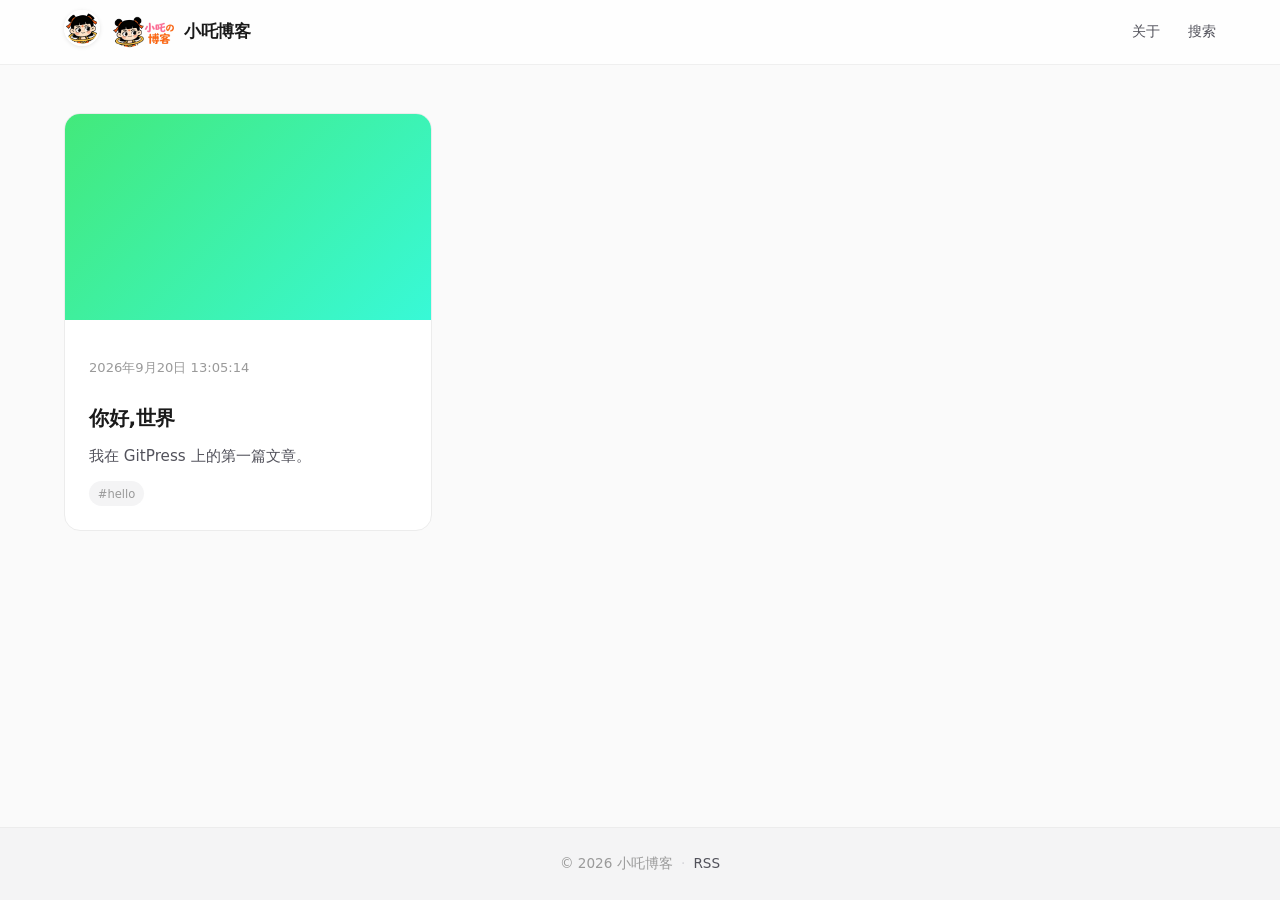
==== commit d8a5e801: "GitPress build from 93eb3d37dd96" ====
--- a/index.html
+++ b/index.html
@@ -1,2 +1,2 @@
-<!DOCTYPE html><html lang="zh-CN" data-theme="auto" style="--accent: #e11d48"> <head><meta charset="utf-8"><meta name="viewport" content="width=device-width, initial-scale=1"><title>小吒博客</title><meta name="description" content><meta name="generator" content="GitPress"><link rel="canonical" href="https://xiaozha.eu.cc/"><!-- Open Graph --><meta property="og:type" content="website"><meta property="og:title" content="小吒博客"><meta property="og:description" content><meta property="og:url" content="https://xiaozha.eu.cc/"><meta property="og:image" content="https://xiaozha.eu.cc/media/site-logo-mu9izae6-6yzg1s.webp"><!-- Twitter Card --><meta name="twitter:card" content="summary_large_image"><meta name="twitter:title" content="小吒博客"><meta name="twitter:description" content><script type="application/ld+json">{"@context":"https://schema.org","@type":"WebSite","name":"小吒博客","url":"https://xiaozha.eu.cc/"}</script><link rel="alternate" type="application/rss+xml" title="小吒博客" href="/rss.xml"><link rel="icon" href="/media/site-logo-mu9izae6-6yzg1s.webp"><link rel="stylesheet" href="/_astro/_page_.C_PxYLDm.css"><script id="gitpress-build-check">(function(){var BUILD_ID="16e9df0b111e";var META="/gitpress-build.json";var SW="/sw.js";var SCOPE="/";try{if("serviceWorker"in navigator)navigator.serviceWorker.register(SW,{scope:SCOPE});}catch(e){}fetch(META+(META.indexOf("?")>=0?"&":"?")+"t="+Date.now(),{cache:"no-store"}).then(function(r){return r.ok?r.json():null;}).then(function(meta){if(!meta||!meta.id||meta.id===BUILD_ID)return;var key="gp-bust:"+meta.id;try{if(sessionStorage.getItem(key))return;sessionStorage.setItem(key,"1");}catch(e){}if(typeof caches!=="undefined"){caches.keys().then(function(keys){return Promise.all(keys.map(function(k){return caches.delete(k);}));}).finally(function(){location.reload();});}else{location.reload();}}).catch(function(){});})();</script></head> <body> <header class="site-header" data-pagefind-ignore> <div class="header-inner"> <div class="site-brand">  <div> <div style="display:flex; align-items:center; gap:0.5rem;"> <a href="/"> <img class="site-logo" src="/media/site-logo-mu9izae6-6yzg1s.webp" alt> </a> <p class="site-title"> <a href="/">小吒博客</a> </p> </div>  </div> </div> <input type="checkbox" id="nav-toggle" class="nav-toggle-checkbox"> <label for="nav-toggle" class="nav-toggle-label" aria-label="Toggle menu"> <span></span><span></span><span></span> </label> <nav class="site-nav"> <a href="/about/"> 关于 </a><a href="/search/"> 搜索 </a> </nav> </div> </header> <main class="site-main"> <div class="post-grid cols-3"> <article class="post-card"> <div class="post-card-placeholder gradient-4"></div> <div class="post-card-body"> <p class="post-meta">2026年9月20日</p> <h2 class="post-card-title"> <a href="/posts/hello-world/">你好,世界</a> </h2> <p class="post-excerpt">我在 GitPress 上的第一篇文章。</p> <div style="display:flex; flex-wrap:wrap; gap:0.4rem; margin-top:auto;"> <a href="/tags/hello/" style="font-size:0.72rem; padding:0.15rem 0.55rem; background:var(--bg-subtle); border-radius:999px; color:var(--muted);">
+<!DOCTYPE html><html lang="zh-CN" data-theme="auto" style="--accent: #e11d48"> <head><meta charset="utf-8"><meta name="viewport" content="width=device-width, initial-scale=1"><title>小吒博客</title><meta name="description" content><meta name="generator" content="GitPress"><link rel="canonical" href="https://xiaozha.eu.cc/"><!-- Open Graph --><meta property="og:type" content="website"><meta property="og:title" content="小吒博客"><meta property="og:description" content><meta property="og:url" content="https://xiaozha.eu.cc/"><meta property="og:image" content="https://xiaozha.eu.cc/media/site-logo-mu9izae6-6yzg1s.webp"><!-- Twitter Card --><meta name="twitter:card" content="summary_large_image"><meta name="twitter:title" content="小吒博客"><meta name="twitter:description" content><script type="application/ld+json">{"@context":"https://schema.org","@type":"WebSite","name":"小吒博客","url":"https://xiaozha.eu.cc/"}</script><link rel="alternate" type="application/rss+xml" title="小吒博客" href="/rss.xml"><link rel="icon" href="/media/site-logo-mu9izae6-6yzg1s.webp"><link rel="stylesheet" href="/_astro/_page_.C_PxYLDm.css"><script id="gitpress-build-check">(function(){var BUILD_ID="93eb3d37dd96";var META="/gitpress-build.json";var SW="/sw.js";var SCOPE="/";try{if("serviceWorker"in navigator)navigator.serviceWorker.register(SW,{scope:SCOPE});}catch(e){}fetch(META+(META.indexOf("?")>=0?"&":"?")+"t="+Date.now(),{cache:"no-store"}).then(function(r){return r.ok?r.json():null;}).then(function(meta){if(!meta||!meta.id||meta.id===BUILD_ID)return;var key="gp-bust:"+meta.id;try{if(sessionStorage.getItem(key))return;sessionStorage.setItem(key,"1");}catch(e){}if(typeof caches!=="undefined"){caches.keys().then(function(keys){return Promise.all(keys.map(function(k){return caches.delete(k);}));}).finally(function(){location.reload();});}else{location.reload();}}).catch(function(){});})();</script></head> <body> <header class="site-header" data-pagefind-ignore> <div class="header-inner"> <div class="site-brand"> <a href="/" aria-label="小吒博客"> <img class="site-avatar" src="/media/site-avatar-mu9izb4r-3n3cn3.webp" alt="" width="36" height="36"> </a> <div> <div style="display:flex; align-items:center; gap:0.5rem;"> <a href="/"> <img class="site-logo" src="/media/site-logo-mu9izae6-6yzg1s.webp" alt> </a> <p class="site-title"> <a href="/">小吒博客</a> </p> </div>  </div> </div> <input type="checkbox" id="nav-toggle" class="nav-toggle-checkbox"> <label for="nav-toggle" class="nav-toggle-label" aria-label="Toggle menu"> <span></span><span></span><span></span> </label> <nav class="site-nav"> <a href="/about/"> 关于 </a><a href="/search/"> 搜索 </a> </nav> </div> </header> <main class="site-main"> <div class="post-grid cols-3"> <article class="post-card"> <div class="post-card-placeholder gradient-4"></div> <div class="post-card-body"> <p class="post-meta">2026年9月20日 13:05:14</p> <h2 class="post-card-title"> <a href="/posts/hello-world/">你好,世界</a> </h2> <p class="post-excerpt">我在 GitPress 上的第一篇文章。</p> <div style="display:flex; flex-wrap:wrap; gap:0.4rem; margin-top:auto;"> <a href="/tags/hello/" style="font-size:0.72rem; padding:0.15rem 0.55rem; background:var(--bg-subtle); border-radius:999px; color:var(--muted);">
 #hello </a> </div> </div> </article> </div>  </main> <footer class="site-footer" data-pagefind-ignore> <div class="site-footer-inner"> <ul class="site-footer-list"> <li> <span>© 2026 小吒博客</span> </li><li> <a href="/rss.xml">  RSS </a> </li> </ul> </div> </footer> </body></html>
